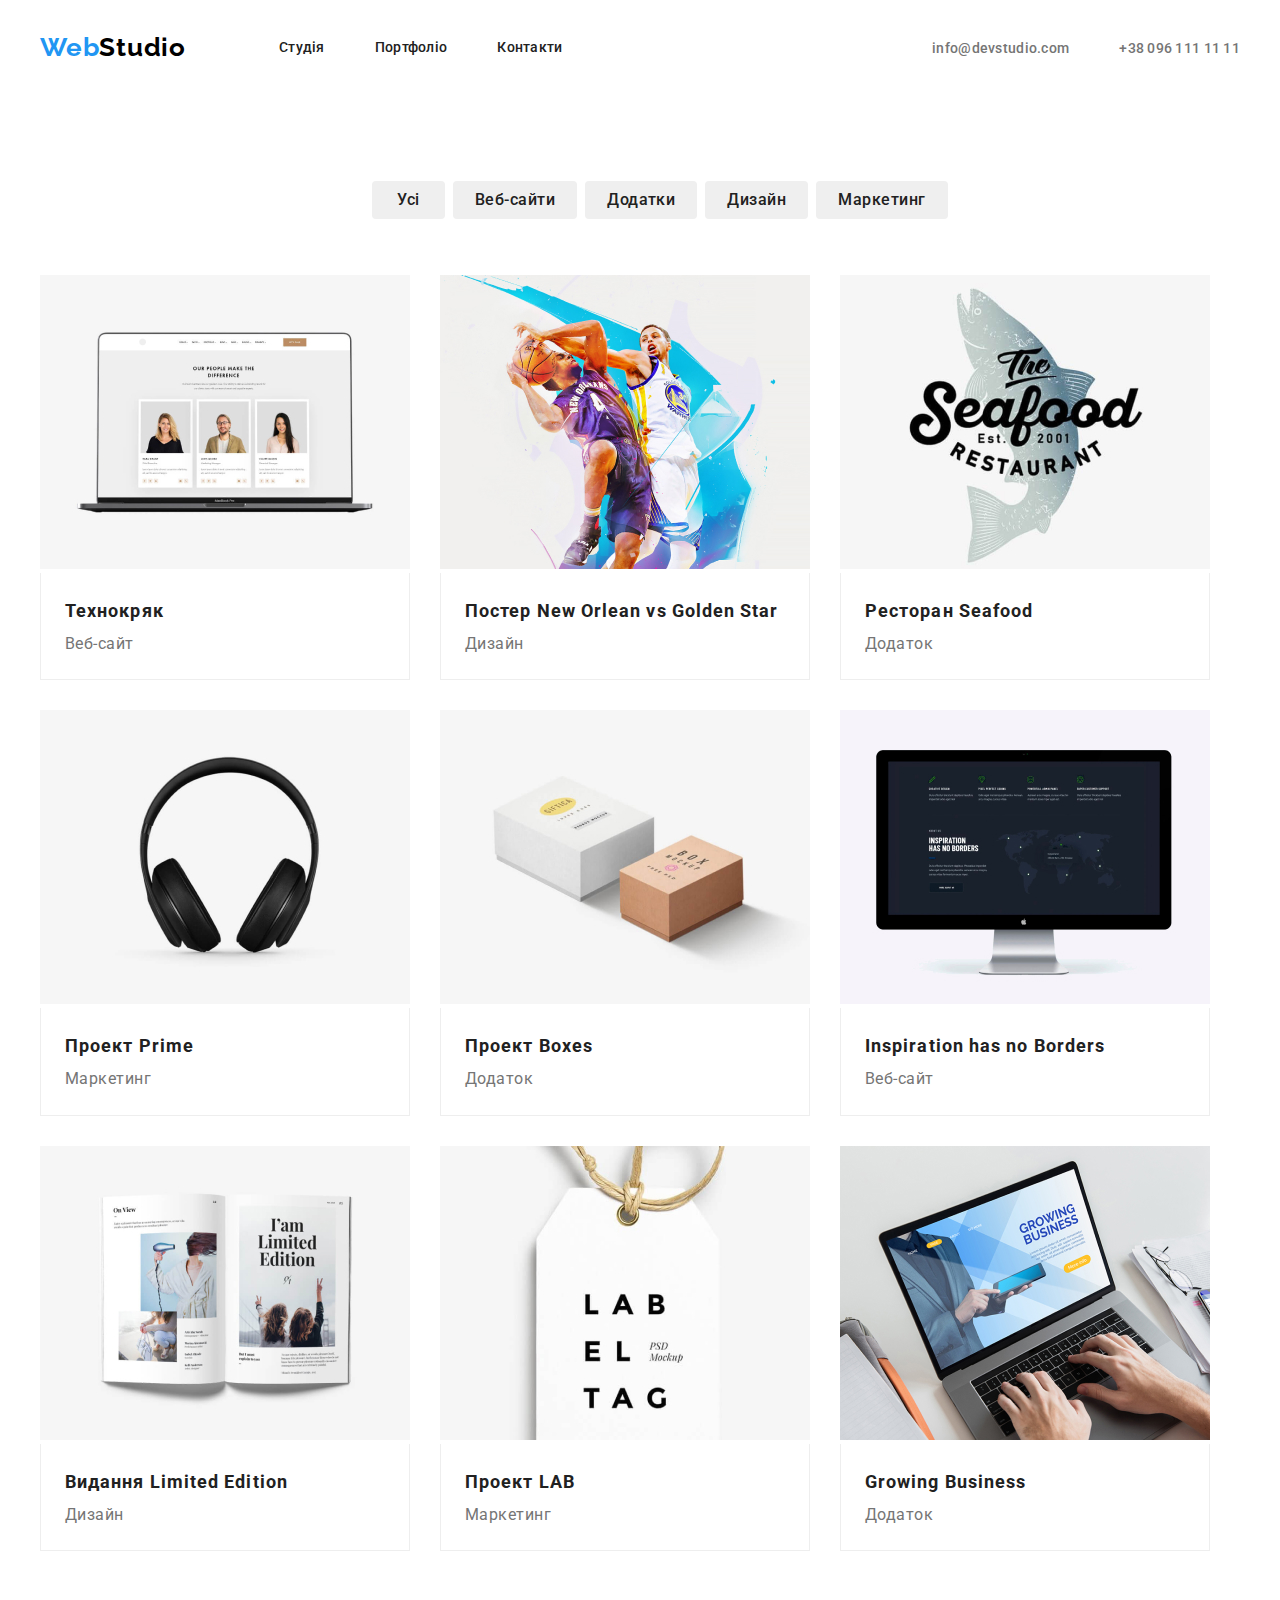
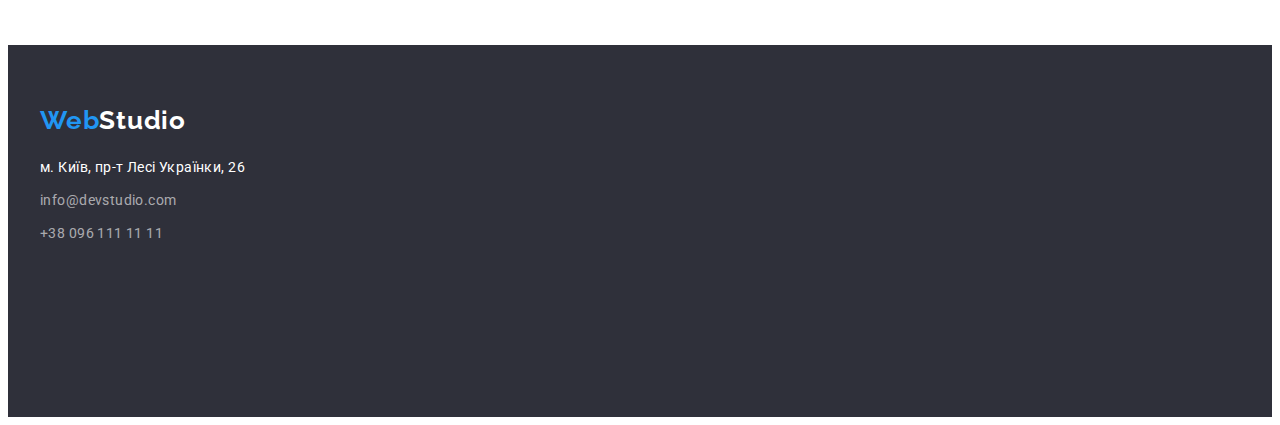
==== portfolio.html @ 9a5fde18 "домашка 4 в роботі" ====
<!DOCTYPE html>
<html lang="en">
<head>
    <meta charset="UTF-8">
    <meta http-equiv="X-UA-Compatible" content="IE=edge">
    <meta name="viewport" content="width=device-width, initial-scale=1.0">
    <title>Портфоліо</title>
    <link rel="stylesheet" href="https://cdnjs.cloudflare.com/ajax/libs/modern-normalize/1.1.0/modern-normalize.min.css" integrity="sha512-wpPYUAdjBVSE4KJnH1VR1HeZfpl1ub8YT/NKx4PuQ5NmX2tKuGu6U/JRp5y+Y8XG2tV+wKQpNHVUX03MfMFn9Q==" crossorigin="anonymous" referrerpolicy="no-referrer">
    <link rel="preconnect" href="https://fonts.googleapis.com">
    <link rel="preconnect" href="https://fonts.gstatic.com" crossorigin>
  <link href="https://fonts.googleapis.com/css2?family=Raleway:wght@700&family=Roboto:wght@400;500;700;900&display=swap"
    rel="stylesheet">
    <link rel="stylesheet" href="./css/styles.css">
</head>
<body>
    <!--Верхня лінія-->
    <header>
        <div class="header-container container">
           <nav class="header-nav">
         <a class="logo" href=""><span class="first-part">Web</span><span class="last-part">Studio</span></a>
        <ul class="nav-list list">
            <li class="header-nav-item"><a href="./index.html" class="header-nav-link link">Студія</a></li>
            <li class="header-nav-item"><a href="./portfolio.html" class="header-nav-link link">Портфоліо</a></li>
            <li class="header-nav-item"><a href="" class="header-nav-link link">Контакти</a></li>
        </ul>
        </nav>
        <ul class="nav-list list">
            <li class="mail-header"><a href="" class="header-mail-link link">info@devstudio.com</a></li>
            <li><a  href="" class="header-tel-link link">+38 096 111 11 11</a></li>
        </ul> 
        </div>
        
    </header>

  <!--Основний вміст-->

  <main>
  <!--Фільтр-->
   <section class="section-menu">
    <h1 class="visually-hidden">Галерея проектів</h1>
    <div class="container">
       <ul class="cards-set list">
        <li><button class="items-btn first btn" type="button">Усі</button></li>
        <li><button class="items-btn btn" type="button">Веб-сайти</button></li>
        <li><button class="items-btn btn" type="button">Додатки</button></li>
        <li><button class="items-btn btn" type="button">Дизайн</button></li>
        <li><button class="items-btn btn" type="button">Маркетинг</button></li>
    </ul> 
 <!--Портфоліо проектів-->
    <ul class="cards-items-set list">
       
        <li class="card-item">
            <a href="" class="project link"><img src="./images/portfolio-1.jpg" alt="Сторінка веб-сайту" width="370">
            <div class="section-name">
               <h2 class="item-project">Технокряк</h2>
               <p class="desc-project">Веб-сайт</p>
            </div>
            </a>
        </li>
       
        <li class="card-item">
            <a href="" class="project link"><img src="./images/portfolio-2.jpg" alt="Баскетболисти з м'ячем" width="370">
            <div class="section-name">
                <h2 class="item-project">Постер New Orlean vs Golden Star</h2>
            <p class="desc-project">Дизайн</p>
            </div>
           </a>
        </li>
        
        <li class="card-item">
            <a href="" class="project link"><img src="./images/portfolio-3.jpg" alt="Вивіска ресторану з рибою" width="370">
            <div class="section-name">
                <h2 class="item-project">Ресторан Seafood</h2>
            <p class="desc-project">Додаток</p>
            </div> 
            </a>
        </li>
        
        <li class="card-item">
            <a href="" class="project link">
            <img src="./images/portfolio-4.jpg" alt="Навушники" width="370">
            <div class="section-name">
                <h2 class="item-project">Проект Prime</h2>
            <p class="desc-project">Маркетинг</p>
            </div> 
           </a>
        </li>
        
        <li class="card-item">
            <a href="" class="project link"> 
            <img src="./images/portfolio-5.jpg" alt="Коробки з товаром" width="370">
            <div class="section-name">
                <h2 class="item-project">Проект Boxes</h2>
            <p class="desc-project">Додаток</p>
            </div>
           </a>
        </li>
       
        <li class="card-item">
            <a href="" class="project link">
            <img src="./images/portfolio-6.jpg" alt="Екран комп'ютера з веб-сайтом" width="370">
            <div class="section-name">
                <h2 class="item-project">Inspiration has no Borders</h2>
            <p class="desc-project">Веб-сайт</p>
            </div>
           </a>
        </li>
        
        <li class="card-item">
            <a href="" class="project link">
            <img src="./images/portfolio-7.jpg" alt="Відкрита книга" width="370">
            <div class="section-name">
                <h2 class="item-project">Видання Limited Edition</h2>
            <p class="desc-project">Дизайн</p>
            </div>
           </a>
        </li>
        
        <li class="card-item">
            <a href="" class="project link">
            <img src="./images/portfolio-8.jpg" alt="Бірка що висить на нитці" width="370">
            <div class="section-name">
                <h2 class="item-project">Проект LAB </h2>
            <p class="desc-project">Маркетинг</p>
            </div>
           </a>    
        </li>
        
        <li class="card-item">
            <a href="" class="project link"> 
            <img src="./images/portfolio-9.jpg" alt="Відкритий ноутбук зі сторінкою бізнес" width="370">
            <div class="section-name">
                <h2 class="item-project">Growing Business</h2>
                <p class="desc-project">Додаток</p>
            </div>
           </a>
        </li>
     </ul>
     </div>
     </section>
   </main>
 
  <footer class="footer">
    <div class="foot-container container">
        <nav class="footer-nav">
        <a class="logo-footer logo" href=""><span class="first-part">Web</span><span class="last-part-footer">Studio</span></a>
    </nav>
    <ul class="list-information list">
        <li> <address class="address-city">м. Київ, пр-т Лесі Українки, 26</address></li>
        <li><a class="footer-mail link" href="">info@devstudio.com</a></li>
        <li><a class="footer-tel link" href="">+38 096 111 11 11</a></li>
    </ul>
     
    </div>
    
   </footer>
</body>
</html>
---- css/styles.css ----
/*GENERAL STYLES*/
:root {
    --primary-font-family: 'Roboto', sans-serif;
    --color:#212121;
 }
.visually-hidden {  
    position: absolute; 
    width: 1px; 
    height: 1px;  
    margin: -1px; 
    border: 0;  
    padding: 0;  
    white-space: nowrap; 
    clip-path: inset(100%);  
    clip: rect(0 0 0 0);  
    overflow: hidden;}
body {
    font-family: 'Roboto', sans-serif;
    color: #212121;
}

.btn {
    cursor: pointer;
    font-family: 'Roboto', sans-serif;
    border-color: none;
}
/*HEADER*/
.container {
    width: 1200px;
    margin: auto auto;
    padding: 0 15px 0 15px;
}
.header-container{
    display: flex;
    align-items: center;
    margin:auto;
}
.border {
    border-bottom: 1px solid #ECECEC;
}
.header-nav {
    display: flex;
    align-items: center;
    margin-right: auto;
}
.logo {
    font-family: 'Raleway', sans-serif;
    font-weight: 700;
    font-size: 26px;
    line-height: 1.19;
    letter-spacing: 0.03em;
    text-decoration: none;
    margin: 0;
}
.first-part {
    color: #2196F3;

}

.last-part {
    color:#000000;
}

.list {
    list-style: none;

}
.nav-list {
    display: flex;
    align-items: center;
    padding: 0;
    margin: 0;
    margin-left: 93px;
}

.link {
    text-decoration: none;
}

.link:hover,
.link:focus {
    color: #2196F3
}

.header-nav-link {
    display: block;
    padding: 32px 0;
    font-weight: 500;
    font-size: 14px;
    line-height: 1.1;
    letter-spacing: 0.02em;
    color: #212121;
}
.header-nav-item:not(:last-child) {
    margin-right: 50px;
}
.socials-list {
    display: flex;
    align-items: center;
    justify-content: center;
    gap: 10px;
    margin:auto;
    margin-top: 16px;
}
.socials-item {
    width: 44px;
    height: 44px;

}
.socials-link {
    display: flex;
    align-items: center;
    justify-content: center;
    width: 44px;
    height: 44px;

}
.socials-icon {
    border-radius: 50%;
}
.header-tel-link {
    font-weight: 500;
    font-size: 14px;
    line-height: 1.14;
    letter-spacing: 0.02em;  
    color: #757575;
}
.header-mail-link {
    
    font-weight: 500;
    font-size: 14px;
    line-height: 1.14;
    letter-spacing: 0.02em;
    color: #757575;
}
.mail-header {
    /*padding: 32px 0;*/
    margin-right: 50px;
}
/*MAIN STUDIO*/
.aside {
    background-color: #2F303A;
    padding: 200px 0;
    margin: 0;
}
.main-container {
    display: flex;
    width: 1200px;
    margin: auto;
    padding: 0 15px 0 15px;
    justify-content: center;
    align-content: center;
}
.title {
    display: flex;
    justify-content: center;
    align-content: center;
    font-weight: 900;
    font-size: 44px;
    line-height: 1.36;
    text-align: center;
    letter-spacing: 0.06em;
    text-transform: uppercase;
    color: #FFFFFF;
    margin: 0;
    margin-bottom: 30px;
}
.button {
    display:block;
}
.main-btn {
    font-weight: 700;
    font-size: 16px;
    line-height: 1.88;
    letter-spacing: 0.06em;
    display: block;
    color: #FFFFFF;
    align-items: center;
    text-align: center;
    background-color:#2196f3;
    cursor: pointer;
    margin:auto;
    width: 216px;
    height: 50px;
    left: 692px;
    top: 430px;
    box-shadow: 0px 4px 4px rgba(0, 0, 0, 0.15);
    border-radius: 4px;
    border-color: none;
    border-width: 0;
 }  
 .main-btn:hover,
 .main-btn:focus {
    background-color:#188ce8;
 }
 
 .description{
    padding-top: 94px;
    padding-bottom: 94px;
    margin: auto;
 }
 
 .description-work{
    padding-top: 94px;
    margin: auto;
 }
 .items-list {
    display: flex;
    gap:30px;
    width: calc(100%-3*4);
    justify-content: space-between;
    margin: 0;
    padding: 0;
 }
 .item-picture {
    display:flex;
    gap: 30px;
    width: calc(100%-2*3);
    justify-content: center;
    padding: 0;
    margin:auto;
 }
.item {
    font-weight: 700;
    font-size: 14px;
    line-height: 1.1;
    letter-spacing: 0.03em;
    text-transform: uppercase;
    color: #212121;
    margin: 0;
}
.item-team {
    display: flex;
    gap:30px;
    width: calc(100%-3*4);
    justify-content: center;
    align-content: center;
    padding: 0;
    margin: 0;

}

.team-name {
    font-weight: 500;
    font-size: 16px;
    line-height: 1.2;
    letter-spacing: 0.03em;
    color: #212121;
}
    
.job-title {
    font-weight: 400;
    font-size: 16px;
    line-height: 1.2;
    letter-spacing: 0.03em;
    color: #757575;
    margin: auto;
}
.desc-text {
    font-size: 14px;
    line-height: 1.7;
    letter-spacing: 0.03em;
    color: #757575;
    margin:0;
    margin-top: 10px;
}
.subtitle {
   font-weight: 700;
   font-size: 36px;
   line-height: 1.16;
   text-align: center;
   letter-spacing: 0.03em;
   color: #212121;
   margin: auto;
   margin-bottom: 50px;
   padding: auto;
}
.subtitle-team {
   font-weight: 700;
   font-size: 36px;
   line-height: 1.16;
   text-align: center;
   letter-spacing: 0.03em;
   padding: auto;
   color: #212121;
   margin: auto;
   margin-bottom: 50px;
}
.section-menu{
    margin:auto;
    padding-top:94px;
    padding-bottom:94px;
}
.items-btn{
    font-weight: 500;
    font-size: 16px;
    line-height: 1.6;
    text-align: center;
    letter-spacing: 0.03em;
    color: #212121;
    padding: 6px 22px;
    border: 0;
    border-color: none;
    border-radius: 4px;
}
.first{
    padding: 6px 25px;
}
.items-btn:hover,
.items-btn:focus {
    color: #FFFFFF;
    background-color: #2196F3;
    border: none;
    box-shadow: 0px 3px 1px rgba(0, 0, 0, 0.1), 0px 1px 2px rgba(0, 0, 0, 0.08), 0px 2px 2px rgba(0, 0, 0, 0.12);
}
.cards-set {
    display:flex;
    justify-content: center;
    align-content: center;
    gap: 8px;
    width: calc(100%-4*5);
    margin: auto;
    margin-bottom: 56px;
}
.cards{
    border: 1px solid #EEEEEE;
    border-top: none;
    border-radius: 0px 0px 4px 4px;
    box-shadow: 0px 1px 3px rgba(0, 0, 0, 0.12), 0px 1px 1px rgba(0, 0, 0, 0.14), 0px 2px 1px rgba(0, 0, 0, 0.2);

}
.cards-items-set{
    padding: 0;
    margin: 0;
    display: flex;
    flex-wrap: wrap;
    margin-top: -30px;
    margin-left: -30px;
}
.cards-items-set > .card-item {
    flex-basis: calc(100%/3- 30px);
    margin-top: 30px;
    margin-left: 30px;
}
.section-name {
    padding: 20px 24px;
    border: 1px solid #EEEEEE;
    border-top: none;
}

.item-project{
    font-size: 18px;
    line-height: 2;
    letter-spacing: 0.06em;
    color: #212121;
    list-style: none;
    margin: auto;
}
.our-team {
    background: #F5F4FA;
}
.team-img {
   display: block;
   width: 270px;
   left: 215px;
   top: 1632px;
}
.team-member{
   text-align: center; 
   margin: auto;
   padding-top: 30px;
   padding-bottom: 30px;
}
.team-name {
    margin:auto;
  margin-bottom: 10px;
}
.desc-project {

    font-size: 16px;
    line-height: 1.9;
    letter-spacing: 0.03em;
    color: #757575;
    text-decoration: none;
    margin: auto;
}
/*FOOTER*/
.footer {
    background-color: #2F303A;
    height: 252px;
    padding-top: 60px;
    padding-bottom: 60px;
}
.foot-container{
    display: block;
    /*height: 250px;*/
    align-content: center;
    justify-content: flex-start;
}

.footer-nav{
   margin-bottom: 20px;
}
.list-information {
    margin: auto;
    margin-top: 20px;
    padding-left: 0;


}
.last-part-footer {
    color: #FFFFFF;
}

.address-city {
    display:block;
    font-family: 'Roboto';
    font-style: normal;
    font-weight: 400;
    font-size: 14px;
    line-height: 1.7;
    letter-spacing: 0.03em;
    color: #FFFFFF;
    margin-bottom: 9px;
}
.footer-mail {
    display:block;
    font-weight: 400;
    font-size: 14px;
    line-height: 1.7;
    letter-spacing: 0.03em;
    color: rgba(255, 255, 255, 0.6);
    margin-bottom: 9px;
}
.footer-tel {
    display:block;
    font-family: 'Roboto';
    font-style: normal;
    font-weight: 400;
    font-size: 14px;
    line-height: 1.7;
    letter-spacing: 0.03em;
    color: rgba(255, 255, 255, 0.6);
    margin-bottom: 9px;
}
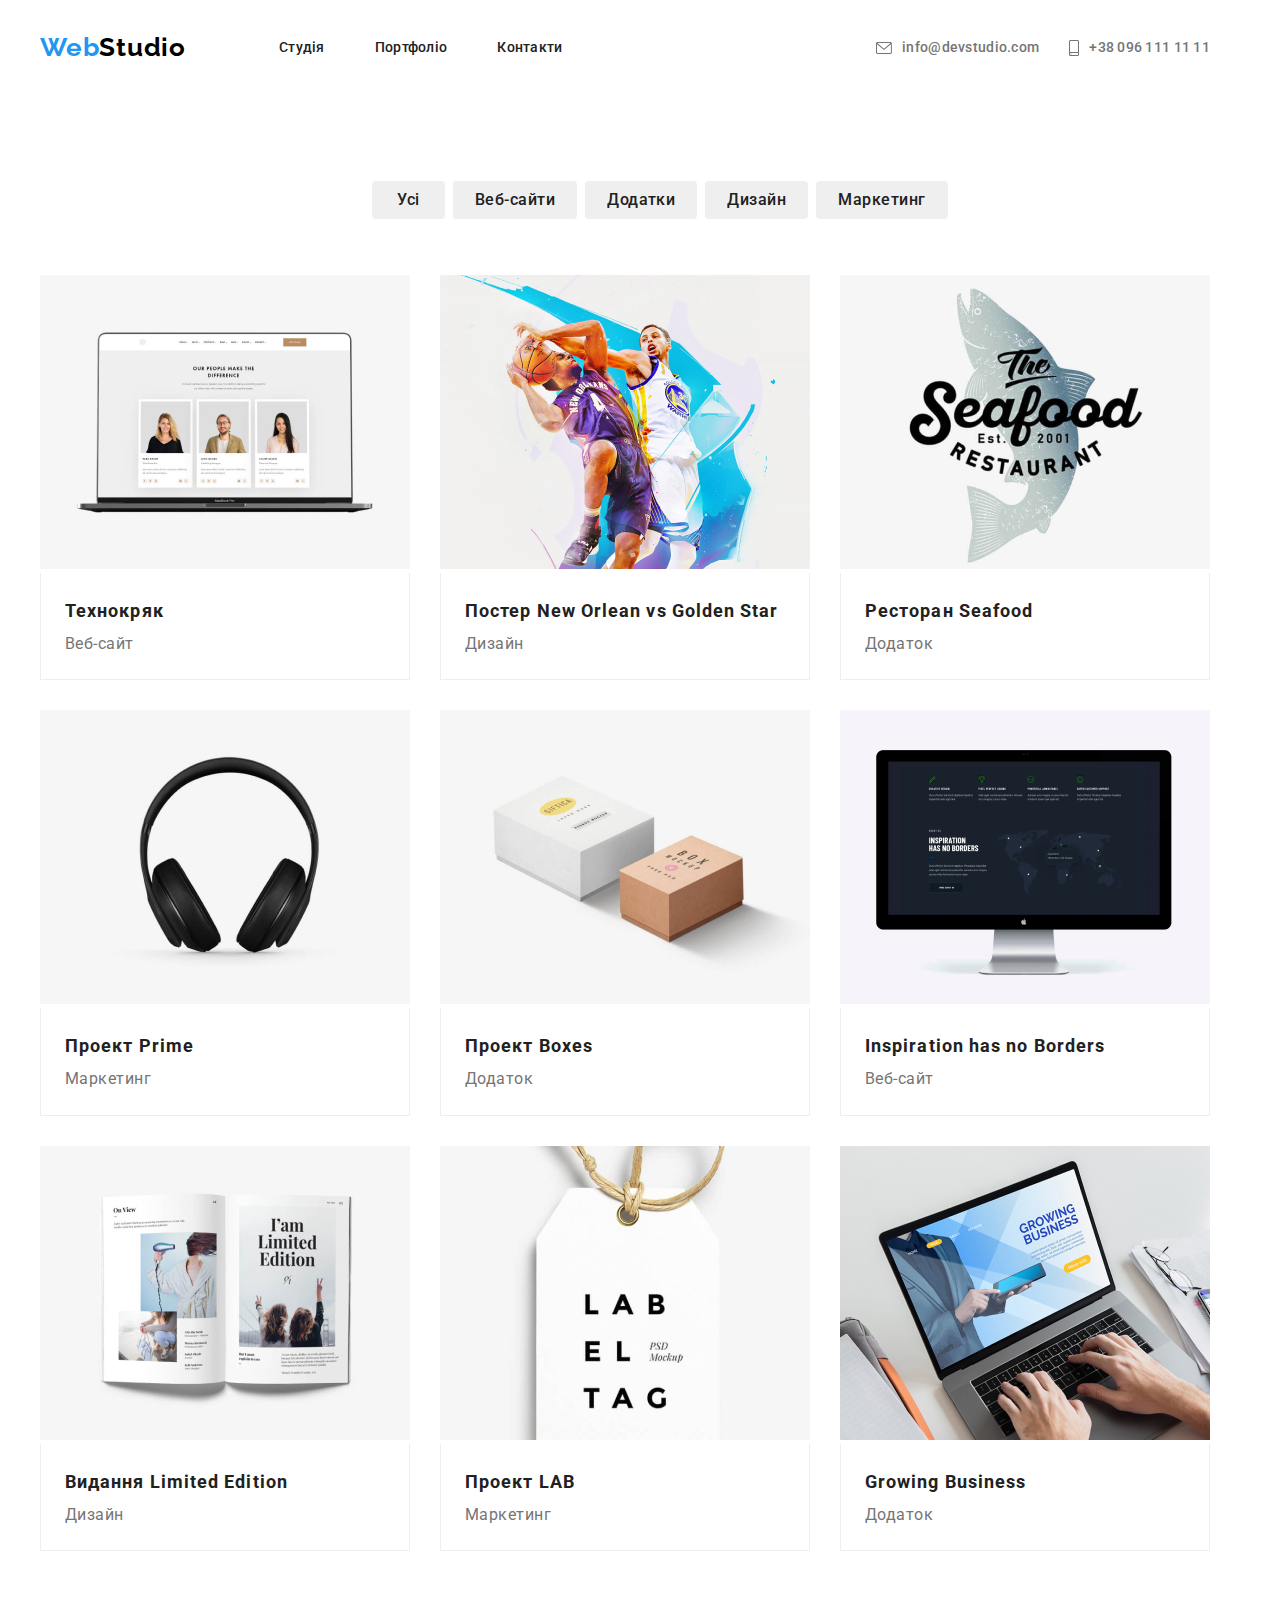
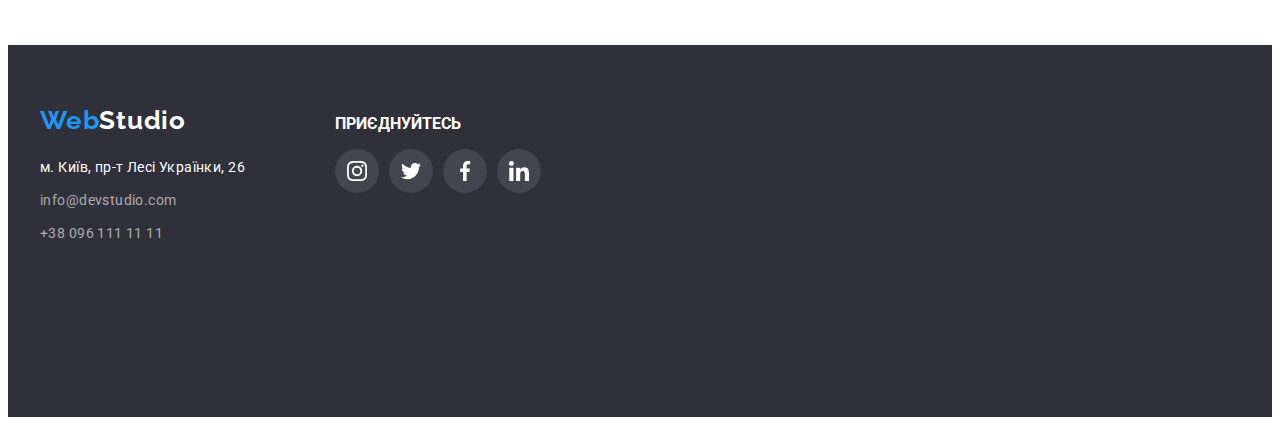
==== commit ab32bd5e: "домашка 4" ====
--- a/portfolio.html
+++ b/portfolio.html
@@ -25,13 +25,34 @@
         </ul>
         </nav>
         <ul class="nav-list list">
-            <li class="mail-header"><a href="" class="header-mail-link link">info@devstudio.com</a></li>
-            <li><a  href="" class="header-tel-link link">+38 096 111 11 11</a></li>
+             <div class="contact">
+            <li class="mail-header">
+                <a href="" class="header-mail-link link">
+                <svg class="contact-icon link" width="16" height="12">
+                <use href="./images/icons.svg.svg#mail">
+                </use>
+            </svg>
+               <span class="contact-text">
+                info@devstudio.com
+               </span> 
+            </a>
+                </li>
+            <li class="mail-header">
+                <a  href="" class="header-tel-link link"> 
+                <svg class="contact-icon link" width="10" height="16">
+                <use href="./images/icons.svg.svg#smartphone">
+                </use>
+            </svg>
+            <span class="contact-text">
+               +38 096 111 11 11 
+            </span>
+           </a>
+          </li>
+            </div>
         </ul> 
         </div>
         
     </header>
-
   <!--Основний вміст-->
 
   <main>
@@ -140,19 +161,76 @@
      </section>
    </main>
  
-  <footer class="footer">
+   <footer class="footer">
     <div class="foot-container container">
-        <nav class="footer-nav">
-        <a class="logo-footer logo" href=""><span class="first-part">Web</span><span class="last-part-footer">Studio</span></a>
-    </nav>
-    <ul class="list-information list">
-        <li> <address class="address-city">м. Київ, пр-т Лесі Українки, 26</address></li>
-        <li><a class="footer-mail link" href="">info@devstudio.com</a></li>
-        <li><a class="footer-tel link" href="">+38 096 111 11 11</a></li>
-    </ul>
-     
+        <div class="contact-footer">
+            <nav class="footer-nav">
+                <a class="logo-footer logo" href=""><span class="first-part">Web</span><span class="last-part-footer">Studio</span></a>
+            </nav>
+            <ul class="list-information list">
+                <li> <address class="address-city">м. Київ, пр-т Лесі Українки, 26</address></li>
+                <li><a class="footer-mail link" href="">info@devstudio.com</a></li>
+                <li><a class="footer-tel link" href="">+38 096 111 11 11</a></li>
+            </ul>
+        </div>
+        <div class="social-footer">
+          <strong class="attention">ПРИЄДНУЙТЕСЬ</strong>
+          <ul class="social-list link">
+            <li class="social-item list">
+                <a class="social-link-footer link "
+                href="https://instagram.com"
+                target="_blank"
+                rel="nofollow noopener noreferrer"
+                arial-label="Instagram icon">
+                <svg class="social-icon-footer" width="20" height="20">
+                    <use href="./images/icons.svg.svg#instagram">
+                    </use>
+                </svg>
+
+                </a>
+            </li>
+            <li class="social-item list">
+                <a class="social-link-footer link "
+                href="https://twitter.com"
+                target="_blank"
+                rel="nofollow noopener noreferrer"
+                arial-label="Twitter icon">
+                <svg class="social-icon-footer" width="20" height="20">
+                    <use href="./images/icons.svg.svg#twitter">
+                    </use>
+                </svg>
+
+                </a>
+            </li>
+            <li class="social-item list">
+                <a class="social-link-footer link "
+                href="https://facebook.com"
+                target="_blank"
+                rel="nofollow noopener noreferrer"
+                arial-label="Facebook icon">
+                <svg class="social-icon-footer" width="20" height="20">
+                    <use href="./images/icons.svg.svg#facebook">
+                    </use>
+                </svg>
+
+                </a>
+            </li>
+            <li class="social-item list">
+                <a class="social-link-footer link "
+                href="https://linkedin.com"
+                target="_blank"
+                rel="nofollow noopener noreferrer"
+                arial-label="Linkedin icon">
+                <svg class="social-icon-footer" width="20" height="20">
+                    <use href="./images/icons.svg.svg#linkedin">
+                    </use>
+                </svg>
+                </a>
+            </li>
+           </ul>  
+        </div>
     </div>
     
-   </footer>
+</footer>
 </body>
 </html>--- a/css/styles.css
+++ b/css/styles.css
@@ -94,31 +94,11 @@
 .header-nav-item:not(:last-child) {
     margin-right: 50px;
 }
-.socials-list {
-    display: flex;
-    align-items: center;
-    justify-content: center;
-    gap: 10px;
-    margin:auto;
-    margin-top: 16px;
-}
-.socials-item {
-    width: 44px;
-    height: 44px;
-
-}
-.socials-link {
-    display: flex;
-    align-items: center;
-    justify-content: center;
-    width: 44px;
-    height: 44px;
-
-}
-.socials-icon {
-    border-radius: 50%;
-}
+
 .header-tel-link {
+    display: flex;
+    align-items: center;
+    justify-content: center;
     font-weight: 500;
     font-size: 14px;
     line-height: 1.14;
@@ -126,7 +106,9 @@
     color: #757575;
 }
 .header-mail-link {
-    
+    display:flex;
+    align-items: center;
+    justify-content: center;
     font-weight: 500;
     font-size: 14px;
     line-height: 1.14;
@@ -134,14 +116,30 @@
     color: #757575;
 }
 .mail-header {
-    /*padding: 32px 0;*/
-    margin-right: 50px;
+    margin-right: 30px;
+}
+.contact {
+    display: inline-flex;
+    justify-content: center;
+    align-self: baseline;
+    
+}
+.contact-icon {
+ fill: #757575;
+ margin-right: 10px;
+}
+.link:hover .contact-icon,
+.link:focus .contact-icon {
+    fill: #2196F3
 }
 /*MAIN STUDIO*/
 .aside {
     background-color: #2F303A;
     padding: 200px 0;
     margin: 0;
+    background-image: url(../images/bcg.png);
+    background-repeat: no-repeat;
+    background-position: 50% 50%;
 }
 .main-container {
     display: flex;
@@ -204,6 +202,16 @@
     padding-top: 94px;
     margin: auto;
  }
+ .work-icon {
+    display: flex;
+    justify-content: center;
+    align-items: center;
+    width: 270px;
+    height: 120px;
+    background-color: #F5F4FA;
+    margin-bottom: 30px;
+ }
+ 
  .items-list {
     display: flex;
     gap:30px;
@@ -286,6 +294,33 @@
    margin: auto;
    margin-bottom: 50px;
 }
+.social-list {
+    display: flex;
+    align-items: center;
+    justify-content: center;
+    gap: 10px;
+    margin:auto;
+    margin-top: 16px;
+    padding: 0;
+}
+.social-link {
+    display: flex;
+    align-items: center;
+    justify-content: center;
+    width: 44px;
+    height: 44px;
+    background: #FFFFFF;
+    border-radius: 50%;
+}
+.social-icon {
+    fill: #AFB1B8;
+}
+.social-link:hover {
+    background-color: #2196F3;
+}
+.social-link:hover > .social-icon {
+    fill: #FFFFFF;
+}
 .section-menu{
     margin:auto;
     padding-top:94px;
@@ -323,10 +358,13 @@
     margin-bottom: 56px;
 }
 .cards{
+    background-color: #FFFFFF;
     border: 1px solid #EEEEEE;
     border-top: none;
     border-radius: 0px 0px 4px 4px;
     box-shadow: 0px 1px 3px rgba(0, 0, 0, 0.12), 0px 1px 1px rgba(0, 0, 0, 0.14), 0px 2px 1px rgba(0, 0, 0, 0.2);
+    
+    
 
 }
 .cards-items-set{
@@ -341,6 +379,15 @@
     flex-basis: calc(100%/3- 30px);
     margin-top: 30px;
     margin-left: 30px;
+}
+.project {
+    display: block;
+}
+.project:hover,
+.project:focus {
+    background: #FFFFFF;
+border: 1px solid #EEEEEE;
+box-shadow: 0px 1px 1px rgba(0, 0, 0, 0.12), 0px 4px 4px rgba(0, 0, 0, 0.06), 1px 4px 6px rgba(0, 0, 0, 0.16);
 }
 .section-name {
     padding: 20px 24px;
@@ -384,6 +431,54 @@
     text-decoration: none;
     margin: auto;
 }
+.regular-client {
+    padding-top: 94px;
+    padding-bottom: 94px;
+}
+.subtitle-client{
+    font-family: 'Roboto';
+    font-style: normal;
+    font-weight: 700;
+    font-size: 36px;
+    line-height: 42px;
+    text-align: center;
+    letter-spacing: 0.03em;
+    color: #212121;
+    margin: auto;
+    margin-bottom: 50px;
+}
+.client-list {
+    display: flex;
+    justify-content: center;
+    align-items: center;
+    padding: auto;
+    margin: auto;
+    gap: 30px;
+    padding-left: 0;
+}
+.client-item {
+    width: 170px;
+    height: 92px;
+    border: 1px solid #AFB1B8;
+    border-radius: 4px;
+}
+.client-item:hover {
+    border: 1px solid #2196F3;
+}
+.client-link {
+    display: flex;
+    justify-content: center;
+    align-items: center;
+    padding: 16px 32px;
+}
+.client-item:hover .client-icon{
+    fill: #2196F3;
+}
+.client-icon {
+    fill: #AFB1B8;
+}
+
+
 /*FOOTER*/
 .footer {
     background-color: #2F303A;
@@ -392,15 +487,12 @@
     padding-bottom: 60px;
 }
 .foot-container{
-    display: block;
-    /*height: 250px;*/
-    align-content: center;
+    display: flex;
+    align-items: baseline;
     justify-content: flex-start;
-}
-
-.footer-nav{
-   margin-bottom: 20px;
-}
+    gap: 20px;
+}
+
 .list-information {
     margin: auto;
     margin-top: 20px;
@@ -442,4 +534,31 @@
     letter-spacing: 0.03em;
     color: rgba(255, 255, 255, 0.6);
     margin-bottom: 9px;
+}
+.attention {
+    color: #FFFFFF;
+    margin-bottom: 20px;
+}
+.social-link-footer {
+    display: flex;
+    align-items: center;
+    justify-content: center;
+    width: 44px;
+    height: 44px;
+    background: rgba(255, 255, 255, 0.1);
+    border-radius: 50%;
+}
+.social-icon-footer {
+     fill:  #FFFFFF;
+}
+
+.social-link-footer:hover {
+    background-color: #2196F3;
+}
+.social-link-footer:hover > .social-icon-footer {
+    fill: #FFFFFF;
+}
+
+.contact-footer {
+    margin-right: 70px;
 }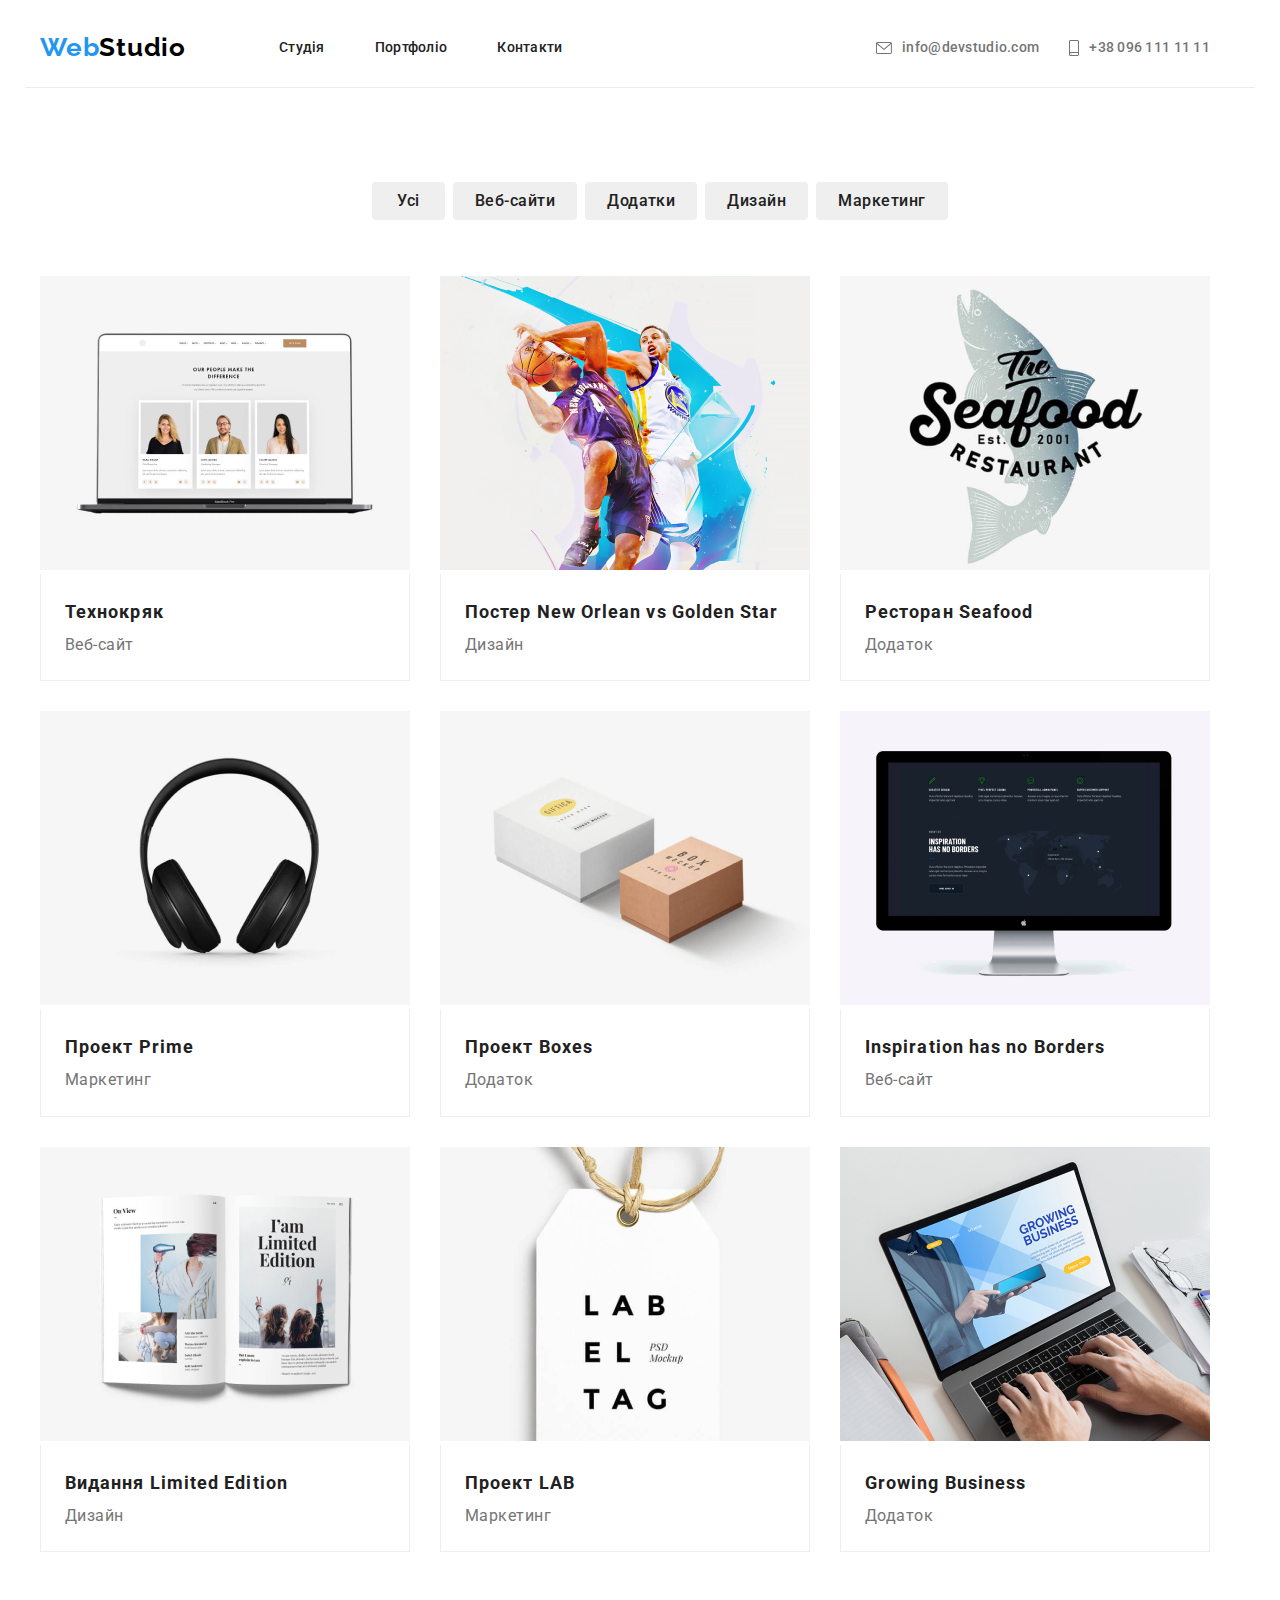
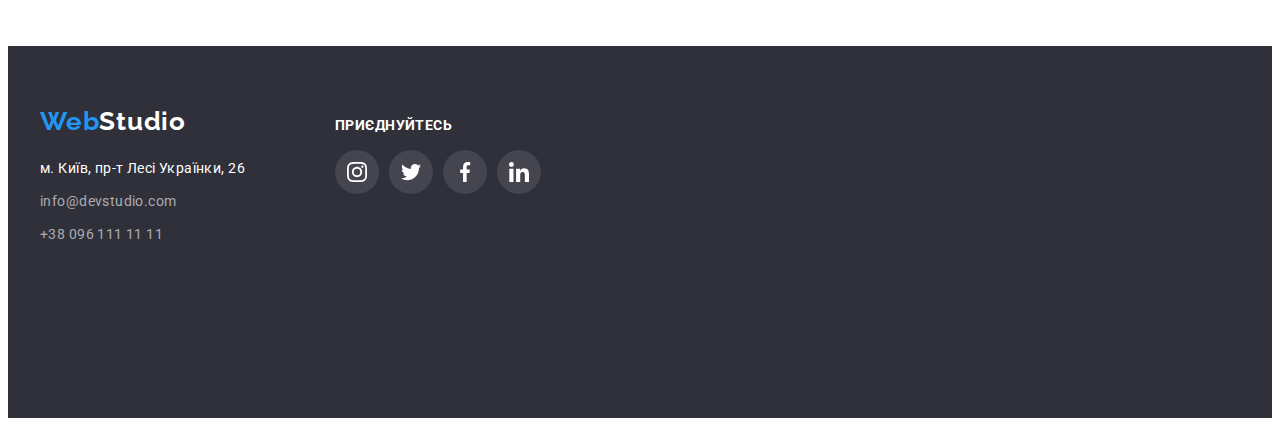
==== commit c8083565: "Домашка №4" ====
--- a/portfolio.html
+++ b/portfolio.html
@@ -15,7 +15,7 @@
 <body>
     <!--Верхня лінія-->
     <header>
-        <div class="header-container container">
+        <div class="header-container border container">
            <nav class="header-nav">
          <a class="logo" href=""><span class="first-part">Web</span><span class="last-part">Studio</span></a>
         <ul class="nav-list list">
--- a/css/styles.css
+++ b/css/styles.css
@@ -137,9 +137,13 @@
     background-color: #2F303A;
     padding: 200px 0;
     margin: 0;
-    background-image: url(../images/bcg.png);
+}
+.overlay {
+   
+    background-size: 1600px;
+    background-position: 50% 50%;
     background-repeat: no-repeat;
-    background-position: 50% 50%;
+    background-image: linear-gradient(to right, rgba(47, 48, 58, 0.4), rgba(47, 48, 58, 0.4)), url(../images/bcg.png);
 }
 .main-container {
     display: flex;
@@ -210,6 +214,7 @@
     height: 120px;
     background-color: #F5F4FA;
     margin-bottom: 30px;
+    border-radius: 4px;
  }
  
  .items-list {
@@ -315,10 +320,14 @@
 .social-icon {
     fill: #AFB1B8;
 }
-.social-link:hover {
+.social-link:hover,
+.social-link:focus {
     background-color: #2196F3;
 }
 .social-link:hover > .social-icon {
+    fill: #FFFFFF;
+}
+.social-link:focus > .social-icon {
     fill: #FFFFFF;
 }
 .section-menu{
@@ -386,8 +395,7 @@
 .project:hover,
 .project:focus {
     background: #FFFFFF;
-border: 1px solid #EEEEEE;
-box-shadow: 0px 1px 1px rgba(0, 0, 0, 0.12), 0px 4px 4px rgba(0, 0, 0, 0.06), 1px 4px 6px rgba(0, 0, 0, 0.16);
+    box-shadow: 0px 1px 1px rgba(0, 0, 0, 0.12), 0px 4px 4px rgba(0, 0, 0, 0.06), 1px 4px 6px rgba(0, 0, 0, 0.16);
 }
 .section-name {
     padding: 20px 24px;
@@ -455,29 +463,39 @@
     margin: auto;
     gap: 30px;
     padding-left: 0;
+    justify-content: center;
+    align-items: center;
 }
 .client-item {
+    display: flex;
     width: 170px;
     height: 92px;
     border: 1px solid #AFB1B8;
     border-radius: 4px;
-}
-.client-item:hover {
+    justify-content: center;
+    align-items: center;
+}
+.client-link:hover,
+.client-link:focus {
     border: 1px solid #2196F3;
 }
 .client-link {
     display: flex;
     justify-content: center;
     align-items: center;
-    padding: 16px 32px;
-}
-.client-item:hover .client-icon{
-    fill: #2196F3;
+    width: 170px;
+    height: 92px;
+    border-radius: 4px;
 }
 .client-icon {
     fill: #AFB1B8;
 }
-
+.client-link:hover .client-icon{
+    fill: #2196F3;
+}
+.client-link:focus .client-icon{
+    fill: #2196F3;
+}
 
 /*FOOTER*/
 .footer {
@@ -538,6 +556,14 @@
 .attention {
     color: #FFFFFF;
     margin-bottom: 20px;
+    font-family: 'Roboto';
+    font-style: normal;
+    font-weight: 700;
+    font-size: 14px;
+    line-height: 16px;
+    letter-spacing: 0.03em;
+    text-transform: uppercase;
+
 }
 .social-link-footer {
     display: flex;
@@ -552,7 +578,8 @@
      fill:  #FFFFFF;
 }
 
-.social-link-footer:hover {
+.social-link-footer:hover,
+.social-link-footer:focus{
     background-color: #2196F3;
 }
 .social-link-footer:hover > .social-icon-footer {
